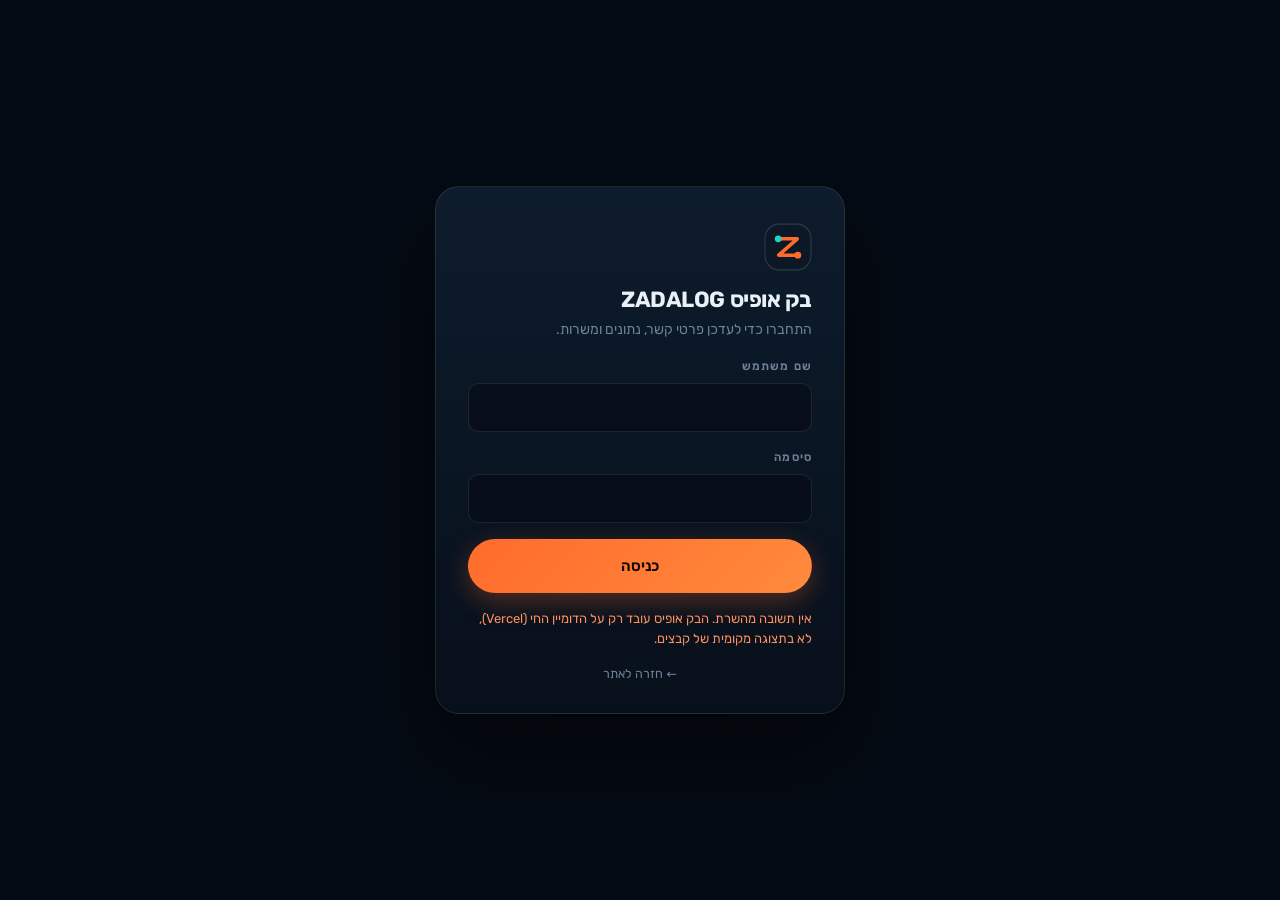
==== admin.html @ 2253b235 "ZADALOG: the site, the careers area, and a back office that publishes itself ZADALOG sells two thing" ====
<!doctype html>
<html lang="he" dir="rtl">
<head>
<meta charset="utf-8">
<meta name="viewport" content="width=device-width, initial-scale=1">
<title>ZADALOG — בק אופיס</title>
<meta name="robots" content="noindex, nofollow">
<link rel="icon" href="/assets/favicon.svg" type="image/svg+xml">
<link rel="preconnect" href="https://fonts.googleapis.com">
<link rel="preconnect" href="https://fonts.gstatic.com" crossorigin>
<link href="https://fonts.googleapis.com/css2?family=Rubik:wght@300;400;500;600;700;800&family=IBM+Plex+Mono:wght@400;500&display=swap" rel="stylesheet">
<link rel="stylesheet" href="/styles/main.css">
<link rel="stylesheet" href="/styles/admin.css">
</head>
<body class="admin">

<!-- ---------- login ---------- -->
<div class="gate" id="gate">
  <form class="gate__box" id="loginForm" autocomplete="on">
    <svg class="gate__mark" viewBox="0 0 44 44" aria-hidden="true">
      <rect x="1" y="1" width="42" height="42" rx="13" fill="#0C1826" stroke="rgba(255,255,255,.14)"/>
      <path d="M13 14.5H30.5L13.5 29.5H31" fill="none" stroke="#FF6B2C" stroke-width="3.2" stroke-linecap="round" stroke-linejoin="round"/>
      <circle cx="13" cy="14.5" r="3.1" fill="#21D4C4"/><circle cx="31" cy="29.5" r="3.1" fill="#FF6B2C"/>
    </svg>
    <h1>בק אופיס ZADALOG</h1>
    <p class="gate__sub">התחברו כדי לעדכן פרטי קשר, נתונים ומשרות.</p>

    <label class="field"><span>שם משתמש</span>
      <input id="gUser" name="username" autocomplete="username" required></label>
    <label class="field"><span>סיסמה</span>
      <input id="gPass" name="password" type="password" autocomplete="current-password" required></label>

    <button class="btn btn--primary btn--full" type="submit" id="gBtn">כניסה</button>
    <div class="gate__msg" id="gMsg" role="status"></div>
    <a class="gate__back" href="/">← חזרה לאתר</a>
  </form>
</div>

<!-- ---------- console ---------- -->
<div class="console" id="console" hidden>
  <header class="abar">
    <div class="abar__brand">
      <svg viewBox="0 0 44 44" width="30" height="30" aria-hidden="true">
        <rect x="1" y="1" width="42" height="42" rx="13" fill="#0C1826" stroke="rgba(255,255,255,.14)"/>
        <path d="M13 14.5H30.5L13.5 29.5H31" fill="none" stroke="#FF6B2C" stroke-width="3.2" stroke-linecap="round" stroke-linejoin="round"/>
        <circle cx="13" cy="14.5" r="3.1" fill="#21D4C4"/><circle cx="31" cy="29.5" r="3.1" fill="#FF6B2C"/>
      </svg>
      <b>בק אופיס</b>
      <span class="abar__who" id="aWho"></span>
    </div>
    <div class="abar__actions">
      <span class="abar__dirty" id="aDirty" hidden>יש שינויים שלא פורסמו</span>
      <a class="btn btn--ghost btn--sm" href="/" target="_blank" rel="noopener">צפייה באתר</a>
      <button class="btn btn--ghost btn--sm" type="button" id="aDownload">הורדת JSON</button>
      <button class="btn btn--primary btn--sm" type="button" id="aPublish">פרסום</button>
      <button class="btn btn--ghost btn--sm" type="button" id="aLogout">יציאה</button>
    </div>
  </header>

  <div class="anote" id="aNote" hidden></div>

  <nav class="atabs">
    <button class="atab is-on" type="button" data-tab="contact">פרטי קשר</button>
    <button class="atab" type="button" data-tab="stats">נתוני כותרת</button>
    <button class="atab" type="button" data-tab="jobs">דרושים</button>
  </nav>

  <main class="apanels">
    <!-- contact -->
    <section class="apanel is-on" data-panel="contact">
      <h2>פרטי קשר</h2>
      <p class="ahint">משתנים בכל מקום באתר בבת אחת — כותרת, כפתור וואטסאפ, פוטר וטפסים.</p>
      <div class="agrid">
        <label class="field"><span>טלפון (תצוגה)</span><input id="cPhoneDisplay" dir="ltr"></label>
        <label class="field"><span>טלפון (חיוג, פורמט בינלאומי)</span><input id="cPhoneHref" dir="ltr" placeholder="+972506095528"></label>
        <label class="field"><span>וואטסאפ (ספרות בלבד)</span><input id="cWhatsapp" dir="ltr" placeholder="972506095528"></label>
        <label class="field"><span>אימייל</span><input id="cEmail" dir="ltr" type="email"></label>
        <label class="field"><span>כתובת (עברית)</span><input id="cAddressHe"></label>
        <label class="field"><span>כתובת (אנגלית)</span><input id="cAddressEn" dir="ltr"></label>
        <label class="field"><span>שעות (עברית)</span><input id="cHoursHe"></label>
        <label class="field"><span>שעות (אנגלית)</span><input id="cHoursEn" dir="ltr"></label>
      </div>
    </section>

    <!-- stats -->
    <section class="apanel" data-panel="stats">
      <h2>נתוני כותרת</h2>
      <p class="ahint">ארבעת המספרים שרצים מתחת לכותרת הראשית. הכיתוב עצמו (״מכולות בשנה״) נמצא בקוד — המספר והסיומת כאן.</p>
      <div class="astats" id="aStats"></div>
    </section>

    <!-- jobs -->
    <section class="apanel" data-panel="jobs">
      <div class="apanel__head">
        <div>
          <h2>משרות פתוחות</h2>
          <p class="ahint">משרה שמסומנת ״סגורה״ נעלמת מהאתר אבל נשמרת כאן להפעלה מחדש.</p>
        </div>
        <button class="btn btn--ghost btn--sm" type="button" id="aAddJob">+ משרה חדשה</button>
      </div>
      <div class="ajobs" id="aJobs"></div>
    </section>
  </main>
</div>

<script src="/scripts/admin.js"></script>
</body>
</html>
---- styles/main.css ----
/* ==========================================================================
   ZADALOG — night-port design system
   ========================================================================== */

:root{
  /* surface */
  --bg:        #050B14;
  --bg-2:      #08111C;
  --surf:      #0C1826;
  --surf-2:    #112336;
  --line:      rgba(255,255,255,.09);
  --line-2:    rgba(255,255,255,.16);

  /* ink */
  --ink:       #E9F0F7;
  --ink-2:     #A8BACD;
  --ink-3:     #6E829A;

  /* accent */
  --orange:    #FF6B2C;
  --orange-2:  #FF8F5C;
  --teal:      #21D4C4;
  --teal-2:    #6FF0E4;
  --gold:      #F5B93B;

  /* type */
  --f-sans: 'Rubik', system-ui, -apple-system, 'Segoe UI', sans-serif;
  --f-mono: 'IBM Plex Mono', ui-monospace, 'SF Mono', Menlo, monospace;

  /* metrics */
  --wrap: 1220px;
  --r-sm: 10px;
  --r:    16px;
  --r-lg: 24px;
  --nav-h: 74px;

  --ease: cubic-bezier(.22,1,.36,1);
  --ease-io: cubic-bezier(.65,0,.35,1);
}

*,*::before,*::after{ box-sizing:border-box; }

html{ scroll-behavior:smooth; -webkit-text-size-adjust:100%; }
@media (prefers-reduced-motion:reduce){ html{ scroll-behavior:auto; } }

body{
  margin:0;
  background:var(--bg);
  color:var(--ink);
  font-family:var(--f-sans);
  font-weight:400;
  font-size:16px;
  line-height:1.65;
  -webkit-font-smoothing:antialiased;
  overflow-x:hidden;
}

h1,h2,h3,h4{ margin:0; font-weight:700; line-height:1.14; letter-spacing:-.02em; }
p{ margin:0; }
ul,ol,dl{ margin:0; padding:0; list-style:none; }
a{ color:inherit; text-decoration:none; }
button,input,select,textarea{ font:inherit; color:inherit; }
img,svg{ display:block; max-width:100%; }
code{ font-family:var(--f-mono); font-size:.9em; background:rgba(33,212,196,.12); color:var(--teal-2); padding:.12em .45em; border-radius:5px; }

.num,.mono{ font-family:var(--f-mono); font-variant-numeric:tabular-nums; }

.skip-link{
  position:fixed; inset-block-start:-100px; inset-inline-start:12px; z-index:999;
  background:var(--orange); color:#0A0A0A; padding:10px 18px; border-radius:0 0 10px 10px; font-weight:600;
}
.skip-link:focus{ inset-block-start:0; }

:focus-visible{ outline:2px solid var(--teal); outline-offset:3px; border-radius:6px; }

.wrap{ width:100%; max-width:var(--wrap); margin-inline:auto; padding-inline:24px; }

/* ==========================================================================
   Ambient background
   ========================================================================== */
.ambient{ position:fixed; inset:0; z-index:0; pointer-events:none; overflow:hidden; }
.ambient__glow{ position:absolute; border-radius:50%; filter:blur(120px); opacity:.5; }
.ambient__glow--a{ width:60vw; height:60vw; background:radial-gradient(circle,rgba(255,107,44,.22),transparent 70%); inset-block-start:-18vw; inset-inline-end:-14vw; }
.ambient__glow--b{ width:52vw; height:52vw; background:radial-gradient(circle,rgba(33,212,196,.16),transparent 70%); inset-block-end:-16vw; inset-inline-start:-12vw; }
.ambient__grid{
  position:absolute; inset:0;
  background-image:linear-gradient(rgba(255,255,255,.028) 1px,transparent 1px),
                   linear-gradient(90deg,rgba(255,255,255,.028) 1px,transparent 1px);
  background-size:64px 64px;
  mask-image:radial-gradient(ellipse 90% 70% at 50% 30%,#000 20%,transparent 80%);
}

/* ==========================================================================
   Voyage rail
   ========================================================================== */
.voyage{
  position:fixed; inset-block-start:50%; transform:translateY(-50%);
  inset-inline-start:20px; z-index:40;
  display:flex; gap:12px; align-items:stretch;
  pointer-events:none;
  opacity:0; visibility:hidden; transition:opacity .5s var(--ease), visibility .5s;
}
.voyage.is-live{ opacity:1; visibility:visible; }
.voyage__track{ position:relative; width:2px; background:rgba(255,255,255,.1); border-radius:2px; min-height:230px; }
.voyage__fill{ position:absolute; inset-block-start:0; inset-inline:0; height:0; background:linear-gradient(180deg,var(--teal),var(--orange)); border-radius:2px; }
.voyage__ship{
  position:absolute; inset-inline-start:50%; inset-block-start:0;
  transform:translate(-50%,-50%);
  width:26px; height:26px; border-radius:50%;
  background:var(--bg-2); border:1px solid var(--line-2);
  display:grid; place-items:center; color:var(--orange);
  box-shadow:0 0 0 4px rgba(5,11,20,.9), 0 6px 20px rgba(255,107,44,.35);
}
.voyage__ports{ display:flex; flex-direction:column; justify-content:space-between; }
.voyage__ports li{
  font-size:10.5px; letter-spacing:.1em; text-transform:uppercase;
  color:var(--ink-3); white-space:nowrap; transition:color .3s, opacity .3s; opacity:.55;
}
.voyage__ports li.is-on{ color:var(--teal-2); opacity:1; }
@media (max-width:1560px){ .voyage__ports{ display:none; } }
@media (max-width:1100px){ .voyage{ display:none; } }

/* ==========================================================================
   Header
   ========================================================================== */
.nav{
  position:fixed; inset-block-start:0; inset-inline:0; z-index:100;
  height:var(--nav-h);
  display:flex; align-items:center; gap:28px;
  padding-inline:28px;
  transition:background .35s, backdrop-filter .35s, border-color .35s;
  border-block-end:1px solid transparent;
}
.nav.is-stuck{
  background:rgba(5,11,20,.82);
  backdrop-filter:blur(18px) saturate(140%);
  -webkit-backdrop-filter:blur(18px) saturate(140%);
  border-block-end-color:var(--line);
}

.brand{ display:flex; align-items:center; gap:11px; flex-shrink:0; }
.brand__mark{ width:40px; height:40px; }
.brand__text{ display:flex; flex-direction:column; line-height:1.05; }
.brand__name{ font-weight:800; font-size:19px; letter-spacing:.14em; }
.brand__tag{ font-size:10px; letter-spacing:.14em; color:var(--ink-3); text-transform:uppercase; }

.nav__links{ display:flex; gap:26px; margin-inline:auto; }
.nav__links a{
  font-size:14.5px; color:var(--ink-2); font-weight:500; position:relative; padding-block:6px;
  transition:color .25s;
}
.nav__links a::after{
  content:''; position:absolute; inset-block-end:0; inset-inline-start:0; width:0; height:1.5px;
  background:var(--orange); transition:width .3s var(--ease);
}
.nav__links a:hover{ color:var(--ink); }
.nav__links a:hover::after{ width:100%; }

.nav__actions{ display:flex; align-items:center; gap:12px; flex-shrink:0; }

.lang{
  display:flex; align-items:center; gap:8px;
  background:rgba(255,255,255,.05); border:1px solid var(--line);
  border-radius:99px; padding:5px 12px; cursor:pointer;
  font-size:12px; font-weight:600; letter-spacing:.06em;
}
.lang__opt{ color:var(--ink-3); transition:color .25s; }
.lang__opt.is-on{ color:var(--teal-2); }
.lang__sep{ width:1px; height:12px; background:var(--line-2); }
.lang:hover{ border-color:var(--line-2); }

.burger{ display:none; width:38px; height:38px; background:none; border:1px solid var(--line); border-radius:10px; cursor:pointer; padding:0; }
.burger span{ display:block; width:16px; height:1.6px; background:var(--ink); margin:3.4px auto; transition:transform .3s, opacity .3s; }
.burger[aria-expanded="true"] span:nth-child(1){ transform:translateY(5px) rotate(45deg); }
.burger[aria-expanded="true"] span:nth-child(2){ opacity:0; }
.burger[aria-expanded="true"] span:nth-child(3){ transform:translateY(-5px) rotate(-45deg); }

@media (max-width:1000px){
  .nav{ padding-inline:18px; gap:14px; }
  .burger{ display:block; }
  .nav__links{
    position:fixed; inset-block-start:var(--nav-h); inset-inline:0;
    flex-direction:column; gap:0; margin:0;
    background:rgba(6,13,22,.97); backdrop-filter:blur(20px);
    border-block-end:1px solid var(--line);
    max-height:0; overflow:hidden; transition:max-height .4s var(--ease);
  }
  .nav__links.is-open{ max-height:60vh; }
  .nav__links li{ border-block-end:1px solid var(--line); }
  .nav__links a{ display:block; padding:16px 24px; font-size:16px; }
  .nav__links a::after{ display:none; }
}
@media (max-width:520px){ .brand__tag{ display:none; } .nav__actions .btn{ display:none; } }

/* ==========================================================================
   Buttons
   ========================================================================== */
.btn{
  display:inline-flex; align-items:center; justify-content:center; gap:9px;
  padding:14px 26px; border-radius:99px;
  font-weight:600; font-size:15px; letter-spacing:.01em;
  border:1px solid transparent; cursor:pointer;
  transition:transform .25s var(--ease), box-shadow .25s, background .25s, border-color .25s, color .25s;
  white-space:nowrap;
}
.btn svg{ transition:transform .3s var(--ease); }
[dir="rtl"] .btn svg{ transform:scaleX(-1); }
.btn:hover svg{ transform:translateX(3px); }
[dir="rtl"] .btn:hover svg{ transform:scaleX(-1) translateX(3px); }

.btn--primary{
  background:linear-gradient(135deg,var(--orange),#FF8A3D);
  color:#100702;
  box-shadow:0 8px 26px rgba(255,107,44,.3);
}
.btn--primary:hover{ transform:translateY(-2px); box-shadow:0 14px 34px rgba(255,107,44,.42); }

.btn--ghost{ background:rgba(255,255,255,.04); border-color:var(--line-2); color:var(--ink); }
.btn--ghost:hover{ background:rgba(255,255,255,.08); border-color:rgba(255,255,255,.28); transform:translateY(-2px); }

.btn--sm{ padding:10px 18px; font-size:13.5px; }
.btn--full{ width:100%; }

/* ==========================================================================
   Hero
   ========================================================================== */
.hero{
  position:relative; z-index:1;
  min-height:100svh;
  padding-block:calc(var(--nav-h) + 40px) 60px;
  display:flex; align-items:center;
  overflow:hidden;
}
.hero::before{
  content:''; position:absolute; inset:0; z-index:-1; pointer-events:none;
  background:linear-gradient(to right,rgba(5,11,20,.94) 0%,rgba(5,11,20,.72) 38%,rgba(5,11,20,0) 72%);
}
[dir="rtl"] .hero::before{
  background:linear-gradient(to left,rgba(5,11,20,.94) 0%,rgba(5,11,20,.72) 38%,rgba(5,11,20,0) 72%);
}
@media (max-width:1020px){
  .hero::before{ background:linear-gradient(to bottom,rgba(5,11,20,.7),rgba(5,11,20,.9)); }
  [dir="rtl"] .hero::before{ background:linear-gradient(to bottom,rgba(5,11,20,.7),rgba(5,11,20,.9)); }
}
.hero__map{
  position:absolute; inset:0; z-index:-2;
  opacity:.85;
  mask-image:radial-gradient(ellipse 100% 85% at 50% 45%,#000 35%,transparent 82%);
  -webkit-mask-image:radial-gradient(ellipse 100% 85% at 50% 45%,#000 35%,transparent 82%);
}
.hero__map svg{ width:100%; height:100%; }

.hero__inner{
  width:100%; max-width:var(--wrap); margin-inline:auto; padding-inline:24px;
  display:grid; grid-template-columns:minmax(0,1.35fr) minmax(0,.85fr); gap:56px; align-items:center;
}

.eyebrow{
  display:inline-flex; align-items:center; gap:10px;
  font-size:12px; letter-spacing:.16em; text-transform:uppercase;
  color:var(--teal-2); font-weight:600;
  background:rgba(33,212,196,.08); border:1px solid rgba(33,212,196,.22);
  padding:7px 16px; border-radius:99px;
}
.eyebrow__pulse{ width:7px; height:7px; border-radius:50%; background:var(--teal); box-shadow:0 0 0 0 rgba(33,212,196,.6); animation:pulse 2.4s infinite; }
@keyframes pulse{ 70%{ box-shadow:0 0 0 9px rgba(33,212,196,0); } 100%{ box-shadow:0 0 0 0 rgba(33,212,196,0); } }

.hero__title{
  margin-block:24px 20px;
  font-size:clamp(38px,6.4vw,80px);
  font-weight:800;
  letter-spacing:-.035em;
}
.hero__title .line{ display:block; }
.hero__title--accent{
  background:linear-gradient(100deg,var(--orange) 0%,var(--gold) 45%,var(--teal) 100%);
  -webkit-background-clip:text; background-clip:text; color:transparent;
}
.hero__sub{ font-size:clamp(15.5px,1.6vw,18.5px); color:var(--ink-2); max-width:60ch; }
.hero__cta{ display:flex; gap:14px; flex-wrap:wrap; margin-block-start:34px; }

.hero__stats{
  display:grid; grid-template-columns:repeat(4,minmax(0,1fr)); gap:20px;
  margin-block-start:52px; padding-block-start:28px; border-block-start:1px solid var(--line);
}
.hero__stats dt{ font-size:11.5px; color:var(--ink-3); letter-spacing:.07em; text-transform:uppercase; }
.hero__stats dd{ margin:4px 0 0; font-size:clamp(24px,3vw,34px); font-weight:600; color:var(--ink); letter-spacing:-.02em; direction:ltr; unicode-bidi:isolate; }
[dir="rtl"] .hero__stats dd{ text-align:right; }

.hero__scroll{
  position:absolute; inset-block-end:24px; inset-inline-start:50%; transform:translateX(-50%);
  display:flex; flex-direction:column; align-items:center; gap:8px;
  font-size:10px; letter-spacing:.22em; text-transform:uppercase; color:var(--ink-3);
}
.hero__scroll i{ width:1px; height:38px; background:linear-gradient(180deg,var(--ink-3),transparent); }

/* live ticker */
.ticker{
  background:linear-gradient(180deg,rgba(17,35,54,.72),rgba(8,17,28,.72));
  border:1px solid var(--line); border-radius:var(--r-lg);
  padding:20px; backdrop-filter:blur(14px); -webkit-backdrop-filter:blur(14px);
  box-shadow:0 24px 60px rgba(0,0,0,.4);
}
.ticker__head{ display:flex; align-items:center; gap:9px; font-size:11.5px; letter-spacing:.14em; text-transform:uppercase; color:var(--ink-2); font-weight:600; padding-block-end:14px; border-block-end:1px solid var(--line); }
.ticker__dot{ width:8px; height:8px; border-radius:50%; background:#3BE07A; box-shadow:0 0 10px #3BE07A; animation:pulse 2s infinite; }
.ticker__list{ display:flex; flex-direction:column; }
.ticker__list li{
  display:grid; grid-template-columns:auto 1fr auto; gap:10px; align-items:center;
  padding-block:11px; border-block-end:1px solid rgba(255,255,255,.05);
  font-size:13px; animation:tickIn .5s var(--ease) both;
}
@keyframes tickIn{ from{ opacity:0; transform:translateY(-8px); } }
.ticker__list .t-code{ font-family:var(--f-mono); font-size:11.5px; color:var(--teal-2); }
.ticker__list .t-txt{ color:var(--ink-2); overflow:hidden; text-overflow:ellipsis; white-space:nowrap; }
.ticker__list .t-time{ font-family:var(--f-mono); font-size:10.5px; color:var(--ink-3); }
.ticker__foot{ padding-block-start:12px; font-size:10.5px; color:var(--ink-3); letter-spacing:.05em; }

@media (max-width:1020px){
  .hero__inner{ grid-template-columns:minmax(0,1fr); gap:38px; }
  .ticker{ max-width:520px; }
}
@media (max-width:620px){
  .hero__stats{ grid-template-columns:repeat(2,1fr); gap:18px 14px; }
  .hero__scroll{ display:none; }
}
@media (max-height:900px){ .hero__scroll{ display:none; } }

/* ==========================================================================
   Marquee
   ========================================================================== */
.marquee{
  position:relative; z-index:1;
  border-block:1px solid var(--line);
  background:rgba(8,17,28,.6);
  overflow:hidden; padding-block:16px;
  mask-image:linear-gradient(90deg,transparent,#000 8%,#000 92%,transparent);
  -webkit-mask-image:linear-gradient(90deg,transparent,#000 8%,#000 92%,transparent);
}
.marquee__row{ display:flex; gap:44px; width:max-content; animation:slide 42s linear infinite; }
.marquee__row span{
  display:flex; align-items:center; gap:12px;
  font-size:12.5px; letter-spacing:.16em; text-transform:uppercase; color:var(--ink-3); font-weight:500;
  white-space:nowrap;
}
.marquee__row span::before{ content:''; width:5px; height:5px; border-radius:50%; background:var(--orange); opacity:.7; }
@keyframes slide{ to{ transform:translateX(-50%); } }
@media (prefers-reduced-motion:reduce){ .marquee__row{ animation:none; } }

/* ==========================================================================
   Sections
   ========================================================================== */
.section{ position:relative; z-index:1; padding-block:clamp(72px,9vw,132px); }
.section--alt{ background:linear-gradient(180deg,transparent,rgba(8,17,28,.72) 12%,rgba(8,17,28,.72) 88%,transparent); }

.sec-head{ max-width:720px; margin-block-end:56px; }
.sec-num{
  display:inline-block; font-family:var(--f-mono); font-size:12px; letter-spacing:.2em;
  color:var(--orange); margin-block-end:14px;
}
.sec-head h2{ font-size:clamp(28px,4.2vw,48px); font-weight:800; letter-spacing:-.03em; }
.sec-head p{ margin-block-start:16px; color:var(--ink-2); font-size:clamp(15px,1.5vw,17.5px); }

/* reveal */
.reveal{ opacity:0; transform:translateY(26px); transition:opacity .8s var(--ease), transform .8s var(--ease); }
.reveal.is-in{ opacity:1; transform:none; }
.reveal[data-delay="1"]{ transition-delay:.09s; }
.reveal[data-delay="2"]{ transition-delay:.18s; }
.reveal[data-delay="3"]{ transition-delay:.27s; }
.reveal[data-delay="4"]{ transition-delay:.36s; }
@media (prefers-reduced-motion:reduce){ .reveal{ opacity:1; transform:none; transition:none; } }

/* ==========================================================================
   Services
   ========================================================================== */
.svc-grid{ display:grid; grid-template-columns:repeat(4,minmax(0,1fr)); gap:20px; }
@media (max-width:1000px){ .svc-grid{ grid-template-columns:repeat(2,1fr); } }
@media (max-width:600px){ .svc-grid{ grid-template-columns:1fr; } }

.svc{
  position:relative; overflow:hidden;
  background:linear-gradient(180deg,rgba(17,35,54,.6),rgba(9,18,29,.6));
  border:1px solid var(--line); border-radius:var(--r-lg);
  padding:30px 26px 28px;
  transition:transform .4s var(--ease), border-color .4s, background .4s;
}
.svc::before{
  content:''; position:absolute; inset-block-start:0; inset-inline:0; height:2px;
  background:linear-gradient(90deg,transparent,var(--orange),transparent);
  opacity:0; transition:opacity .4s;
}
.svc:hover{ transform:translateY(-6px); border-color:rgba(255,255,255,.2); }
.svc:hover::before{ opacity:1; }
.svc__icon{
  width:52px; height:52px; border-radius:14px;
  background:rgba(255,107,44,.1); border:1px solid rgba(255,107,44,.22);
  color:var(--orange); display:grid; place-items:center; margin-block-end:20px;
  transition:background .4s, color .4s, transform .4s var(--ease);
}
.svc__icon svg{ width:28px; height:28px; }
.svc:hover .svc__icon{ background:rgba(255,107,44,.18); transform:scale(1.06) rotate(-4deg); }
.svc h3{ font-size:19.5px; margin-block-end:11px; }
.svc p{ color:var(--ink-2); font-size:14.5px; }
.svc__list{ margin-block-start:18px; padding-block-start:16px; border-block-start:1px solid var(--line); display:flex; flex-direction:column; gap:8px; }
.svc__list li{ font-size:13px; color:var(--ink-3); display:flex; align-items:center; gap:9px; }
.svc__list li::before{ content:''; width:4px; height:4px; border-radius:50%; background:var(--teal); flex-shrink:0; }

/* ==========================================================================
   Unload scroll scene
   ========================================================================== */
.unload{ position:relative; z-index:1; }
.unload__spacer{ height:180vh; }
.unload__sticky{ position:sticky; inset-block-start:0; height:100svh; display:flex; align-items:center; overflow:hidden; }
.unload__grid{ display:grid; grid-template-columns:minmax(0,.9fr) minmax(0,1.1fr); gap:56px; align-items:center; }

.unload__copy h2{ font-size:clamp(28px,4vw,46px); font-weight:800; margin-block-end:30px; letter-spacing:-.03em; }
.unload__steps{ display:flex; flex-direction:column; gap:2px; }
.unload__steps li{
  padding:14px 18px; border-inline-start:2px solid var(--line);
  opacity:.38; transition:opacity .45s var(--ease), border-color .45s, background .45s, transform .45s var(--ease);
  border-radius:0 12px 12px 0;
}
[dir="rtl"] .unload__steps li{ border-radius:12px 0 0 12px; }
.unload__steps li.is-on{
  opacity:1; border-inline-start-color:var(--orange);
  background:linear-gradient(90deg,rgba(255,107,44,.09),transparent);
  transform:translateX(4px);
}
[dir="rtl"] .unload__steps li.is-on{ transform:translateX(-4px); background:linear-gradient(270deg,rgba(255,107,44,.09),transparent); }
.unload__steps b{ display:block; font-size:16.5px; font-weight:600; margin-block-end:3px; }
.unload__steps span{ display:block; font-size:13.5px; color:var(--ink-2); }
.unload__copy .btn{ margin-block-start:26px; }

/* container */
.unload__stage{ display:flex; flex-direction:column; align-items:center; gap:22px; min-width:0; }
.cont{
  position:relative; width:min(100%,540px); aspect-ratio:16/9;
  transform:rotateX(5deg) rotateY(-9deg);
}
[dir="rtl"] .cont{ transform:rotateX(5deg) rotateY(9deg); }
.cont__body{
  position:absolute; inset:0;
  background:linear-gradient(160deg,#1B3550,#0C1B2B 60%);
  border:1px solid rgba(255,255,255,.14); border-radius:8px;
  box-shadow:inset 0 0 60px rgba(0,0,0,.6), 0 40px 80px rgba(0,0,0,.55);
  overflow:hidden;
}
.cont__corr{
  position:absolute; inset:0;
  background:repeating-linear-gradient(90deg,rgba(255,255,255,.055) 0 3px,transparent 3px 22px),
             radial-gradient(ellipse 70% 100% at 50% 50%,rgba(0,0,0,.55),transparent 70%);
}
.cont__label{
  position:absolute; inset-block-start:16%; inset-inline-start:8%;
  display:flex; flex-direction:column; gap:4px;
  font-family:var(--f-mono); color:rgba(255,255,255,.5); letter-spacing:.3em; font-size:clamp(11px,2vw,17px);
}
.cont__code{ font-size:9.5px; letter-spacing:.3em; color:rgba(255,255,255,.3); }

.cont__door{
  position:absolute; inset-block:0; width:50%;
  background:linear-gradient(150deg,#FF6B2C,#C8410F);
  border:1px solid rgba(0,0,0,.35);
  box-shadow:inset 0 0 40px rgba(0,0,0,.35);
  transition:transform .1s linear;
  transform-origin:left center;
  z-index:3;
}
.cont__door i{
  position:absolute; inset-block:12%; inset-inline-start:50%; width:3px; margin-inline-start:-1.5px;
  background:rgba(0,0,0,.28); border-radius:2px;
  box-shadow:-18px 0 0 rgba(0,0,0,.16), 18px 0 0 rgba(0,0,0,.16);
}
.cont__door--l{ left:0; transform-origin:left center; }
.cont__door--r{ left:50%; transform-origin:right center; }

.cont__cargo{
  position:absolute; inset:8% 6%; z-index:2;
  display:grid; grid-template-columns:repeat(8,1fr); grid-template-rows:repeat(3,1fr); gap:4px;
}
.cont__cargo b{
  border-radius:3px;
  background:linear-gradient(150deg,#C9A063,#8A6634);
  border:1px solid rgba(0,0,0,.3);
  box-shadow:inset 0 -6px 12px rgba(0,0,0,.25);
  transition:opacity .35s, transform .5s var(--ease);
}
.cont__cargo b.is-out{ opacity:0; transform:translateY(60px) scale(.7); }
.cont__floor{
  position:absolute; inset-block-end:-14%; inset-inline:-8%;
  height:24%; z-index:1;
  background:radial-gradient(ellipse at 50% 0%,rgba(255,107,44,.16),transparent 68%);
  filter:blur(8px);
}

.unload__progress{ display:flex; align-items:center; gap:14px; width:min(100%,540px); font-family:var(--f-mono); font-size:12px; color:var(--ink-3); }
.unload__progress i{ flex:1; height:3px; background:rgba(255,255,255,.09); border-radius:3px; overflow:hidden; }
.unload__progress b{ display:block; height:100%; width:0; background:linear-gradient(90deg,var(--teal),var(--orange)); }

@media (max-width:960px){
  .unload__grid{ grid-template-columns:minmax(0,1fr); gap:30px; }
  .unload__sticky{ height:auto; position:relative; padding-block:70px; }
  .unload__spacer{ height:0; }
  .unload__steps li{ opacity:1; }
}

/* ==========================================================================
   Planner
   ========================================================================== */
.planner{
  display:grid; grid-template-columns:minmax(0,.85fr) minmax(0,1.15fr); gap:26px;
  background:linear-gradient(180deg,rgba(17,35,54,.55),rgba(9,18,29,.55));
  border:1px solid var(--line); border-radius:var(--r-lg);
  padding:30px; box-shadow:0 30px 70px rgba(0,0,0,.35);
}
@media (max-width:980px){ .planner{ grid-template-columns:minmax(0,1fr); padding:22px; } }

.planner__form{ display:flex; flex-direction:column; gap:18px; }
.field{ display:flex; flex-direction:column; gap:7px; min-width:0; }
.field label{ font-size:11.5px; letter-spacing:.1em; text-transform:uppercase; color:var(--ink-3); font-weight:600; }
.field-row{ display:grid; grid-template-columns:repeat(3,minmax(0,1fr)); gap:12px; }
.field-row:has(> .field:nth-child(2):last-child){ grid-template-columns:repeat(2,minmax(0,1fr)); }
@media (max-width:520px){ .field-row{ grid-template-columns:1fr 1fr; } }

input,select,textarea{
  min-width:0;
  background:rgba(5,11,20,.6); border:1px solid var(--line);
  border-radius:var(--r-sm); padding:11px 14px;
  font-size:15px; font-family:var(--f-mono); transition:border-color .25s, background .25s;
  width:100%;
}
textarea{ font-family:var(--f-sans); resize:vertical; }
select{ font-family:var(--f-sans); appearance:none; cursor:pointer;
  background-image:linear-gradient(45deg,transparent 50%,var(--ink-3) 50%),linear-gradient(135deg,var(--ink-3) 50%,transparent 50%);
  background-position:calc(100% - 18px) 50%, calc(100% - 13px) 50%;
  background-size:5px 5px,5px 5px; background-repeat:no-repeat;
}
[dir="rtl"] select{ background-position:18px 50%, 23px 50%; }
select option{ background:#0C1826; color:var(--ink); }
input:focus,select:focus,textarea:focus{ border-color:var(--teal); background:rgba(5,11,20,.9); outline:none; }
input::placeholder,textarea::placeholder{ color:var(--ink-3); opacity:.6; }

.chips{ display:flex; flex-wrap:wrap; gap:8px; }
.chip{
  background:rgba(255,255,255,.04); border:1px solid var(--line);
  border-radius:99px; padding:8px 15px; font-size:13px; cursor:pointer;
  transition:background .25s, border-color .25s, color .25s, transform .25s var(--ease);
  color:var(--ink-2);
}
.chip:hover{ border-color:var(--line-2); color:var(--ink); }
.chip.is-on{ background:rgba(255,107,44,.14); border-color:rgba(255,107,44,.5); color:var(--orange-2); font-weight:600; }
.chips--cont .chip{ font-family:var(--f-mono); font-size:12.5px; }

.switch{ display:flex; align-items:center; gap:11px; cursor:pointer; font-size:14px; color:var(--ink-2); }
.switch input{ position:absolute; opacity:0; width:0; height:0; }
.switch__ui{ width:42px; height:23px; border-radius:99px; background:rgba(255,255,255,.1); border:1px solid var(--line); position:relative; transition:background .3s; flex-shrink:0; }
.switch__ui::after{ content:''; position:absolute; inset-block-start:2px; inset-inline-start:2px; width:17px; height:17px; border-radius:50%; background:var(--ink-3); transition:transform .3s var(--ease), background .3s; }
.switch input:checked + .switch__ui{ background:rgba(33,212,196,.28); }
.switch input:checked + .switch__ui::after{ background:var(--teal); transform:translateX(19px); }
[dir="rtl"] .switch input:checked + .switch__ui::after{ transform:translateX(-19px); }

.planner__note{ font-size:11.5px; color:var(--ink-3); line-height:1.6; margin-block-start:auto; }

.planner__out{ display:flex; flex-direction:column; gap:18px; }
.planner__viz{
  position:relative;
  background:radial-gradient(ellipse at 50% 100%,rgba(33,212,196,.09),transparent 62%), rgba(5,11,20,.5);
  border:1px solid var(--line); border-radius:var(--r); overflow:hidden;
  min-height:250px;
}
.planner__viz svg{ width:100%; height:auto; }
.planner__vizTag{
  position:absolute; inset-block-start:12px; inset-inline-start:14px;
  font-family:var(--f-mono); font-size:11px; letter-spacing:.14em;
  color:var(--teal-2); background:rgba(33,212,196,.1); border:1px solid rgba(33,212,196,.24);
  padding:4px 10px; border-radius:99px;
}

.kpis{ display:grid; grid-template-columns:repeat(4,minmax(0,1fr)); gap:10px; }
@media (max-width:560px){ .kpis{ grid-template-columns:repeat(2,1fr); } }
.kpi{ background:rgba(255,255,255,.03); border:1px solid var(--line); border-radius:var(--r-sm); padding:13px 14px; }
.kpi__l{ display:block; font-size:10.5px; letter-spacing:.08em; text-transform:uppercase; color:var(--ink-3); }
.kpi__v{ display:block; font-family:var(--f-mono); font-size:22px; font-weight:600; margin-block-start:4px; color:var(--ink); }

.bars{ display:flex; flex-direction:column; gap:10px; }
.bar{ display:grid; grid-template-columns:52px 1fr 46px; gap:12px; align-items:center; font-size:12px; color:var(--ink-3); }
.bar i{ height:7px; background:rgba(255,255,255,.07); border-radius:99px; overflow:hidden; }
.bar b{ display:block; height:100%; width:0; border-radius:99px; background:linear-gradient(90deg,var(--teal),var(--teal-2)); transition:width .6s var(--ease); }
.bar b.is-w{ background:linear-gradient(90deg,var(--orange),var(--gold)); }
.bar em{ font-family:var(--f-mono); font-style:normal; text-align:end; color:var(--ink-2); }

.verdict{
  font-size:14px; line-height:1.6; padding:14px 16px; border-radius:var(--r-sm);
  background:rgba(33,212,196,.07); border:1px solid rgba(33,212,196,.2); color:var(--ink-2);
  min-height:52px;
}
.verdict.is-warn{ background:rgba(245,185,59,.08); border-color:rgba(245,185,59,.26); }
.verdict.is-bad{ background:rgba(255,107,44,.08); border-color:rgba(255,107,44,.28); }
.verdict b{ color:var(--ink); }

.planner__actions{ display:flex; gap:10px; flex-wrap:wrap; }

/* ==========================================================================
   Track
   ========================================================================== */
.track{ max-width:660px; }
.track__bar{
  display:flex; align-items:center; gap:10px;
  background:rgba(5,11,20,.65); border:1px solid var(--line-2);
  border-radius:99px; padding:7px 8px 7px 18px;
  transition:border-color .3s, box-shadow .3s;
}
[dir="rtl"] .track__bar{ padding:7px 18px 7px 8px; }
.track__bar:focus-within{ border-color:var(--teal); box-shadow:0 0 0 4px rgba(33,212,196,.1); }
.track__bar svg{ color:var(--ink-3); flex-shrink:0; }
.track__bar input{ border:none; background:none; padding:6px 0; letter-spacing:.08em; }
.track__bar input:focus{ background:none; }
.track__hint{ font-size:12px; color:var(--ink-3); margin-block-start:12px; padding-inline-start:20px; }

.result{
  margin-block-start:36px;
  background:linear-gradient(180deg,rgba(17,35,54,.6),rgba(9,18,29,.6));
  border:1px solid var(--line); border-radius:var(--r-lg); padding:26px;
  animation:fadeUp .55s var(--ease) both;
}
@keyframes fadeUp{ from{ opacity:0; transform:translateY(18px); } }
.result__head{ display:flex; justify-content:space-between; align-items:flex-start; gap:20px; flex-wrap:wrap; padding-block-end:22px; border-block-end:1px solid var(--line); }
.result__id{ font-family:var(--f-mono); font-size:19px; font-weight:600; letter-spacing:.1em; }
.result__badge{
  display:inline-block; margin-inline-start:12px; vertical-align:middle;
  font-size:11.5px; font-weight:600; letter-spacing:.08em; text-transform:uppercase;
  background:rgba(33,212,196,.14); color:var(--teal-2); border:1px solid rgba(33,212,196,.3);
  padding:4px 12px; border-radius:99px;
}
.result__eta{ text-align:end; }
.result__eta span{ display:block; font-size:10.5px; letter-spacing:.1em; text-transform:uppercase; color:var(--ink-3); }
.result__eta b{ font-family:var(--f-mono); font-size:17px; }

.result__route{ display:grid; grid-template-columns:auto 1fr auto; gap:16px; align-items:center; padding-block:26px; }
.result__port b{ display:block; font-size:15px; font-weight:600; }
.result__port span{ font-size:10.5px; letter-spacing:.1em; text-transform:uppercase; color:var(--ink-3); }
.result__port--end{ text-align:end; }
.result__line{ position:relative; }
.result__line i{ display:block; height:3px; background:rgba(255,255,255,.09); border-radius:99px; overflow:hidden; }
.result__line b{ display:block; height:100%; width:0; background:linear-gradient(90deg,var(--teal),var(--orange)); border-radius:99px; transition:width 1.1s var(--ease); }
.result__vessel{
  position:absolute; inset-block-start:-24px; inset-inline-start:50%; transform:translateX(-50%);
  font-family:var(--f-mono); font-size:10.5px; color:var(--ink-3); white-space:nowrap;
}

.steps{ display:grid; grid-template-columns:repeat(auto-fit,minmax(150px,1fr)); gap:2px; padding-block-start:8px; }
.steps li{ position:relative; padding:16px 14px 14px; border-block-start:2px solid var(--line); opacity:.4; transition:opacity .4s; }
.steps li.is-done{ opacity:1; border-block-start-color:var(--teal); }
.steps li.is-now{ opacity:1; border-block-start-color:var(--orange); }
.steps li.is-now::after{ content:''; position:absolute; inset-block-start:-5px; inset-inline-start:0; width:8px; height:8px; border-radius:50%; background:var(--orange); box-shadow:0 0 12px var(--orange); }
.steps b{ display:block; font-size:13.5px; font-weight:600; }
.steps span{ display:block; font-family:var(--f-mono); font-size:11px; color:var(--ink-3); margin-block-start:3px; }

.result__meta{ display:grid; grid-template-columns:repeat(auto-fit,minmax(130px,1fr)); gap:16px; margin-block-start:24px; padding-block-start:22px; border-block-start:1px solid var(--line); }
.result__meta div span{ display:block; font-size:10.5px; letter-spacing:.1em; text-transform:uppercase; color:var(--ink-3); }
.result__meta div b{ font-family:var(--f-mono); font-size:14px; font-weight:500; }

/* ==========================================================================
   Process
   ========================================================================== */
.proc{ display:grid; grid-template-columns:repeat(auto-fit,minmax(255px,1fr)); gap:1px; background:var(--line); border:1px solid var(--line); border-radius:var(--r-lg); overflow:hidden; }
.proc__item{ background:var(--bg-2); padding:30px 26px; transition:background .35s; position:relative; }
.proc__item:hover{ background:var(--surf-2); }
.proc__n{ font-family:var(--f-mono); font-size:12px; color:var(--orange); letter-spacing:.18em; }
.proc__item h3{ font-size:18px; margin-block:12px 9px; }
.proc__item p{ font-size:14px; color:var(--ink-2); }

/* ==========================================================================
   Network table
   ========================================================================== */
.net{ background:rgba(9,18,29,.5); border:1px solid var(--line); border-radius:var(--r-lg); overflow:hidden; }
.net__table{ width:100%; border-collapse:collapse; min-width:640px; }
.net{ overflow-x:auto; }
.net__table th{
  text-align:start; font-size:10.5px; letter-spacing:.12em; text-transform:uppercase;
  color:var(--ink-3); font-weight:600; padding:16px 20px; border-block-end:1px solid var(--line);
  background:rgba(255,255,255,.02);
}
.net__table td{ padding:15px 20px; font-size:14px; border-block-end:1px solid rgba(255,255,255,.05); color:var(--ink-2); }
.net__table tr:last-child td{ border-block-end:none; }
.net__table tbody tr{ transition:background .25s; }
.net__table tbody tr:hover{ background:rgba(255,255,255,.03); }
.net__table td:first-child{ color:var(--ink); font-weight:500; }
.net__table td.mono{ font-family:var(--f-mono); font-size:13px; color:var(--teal-2); }
.net__tag{ font-size:11px; letter-spacing:.06em; padding:3px 10px; border-radius:99px; border:1px solid var(--line-2); color:var(--ink-3); }
.net__note{ padding:14px 20px; font-size:11.5px; color:var(--ink-3); }

/* ==========================================================================
   Why + quotes
   ========================================================================== */
.why{ display:grid; grid-template-columns:minmax(0,1fr) minmax(0,1fr); gap:56px; align-items:center; }
@media (max-width:960px){ .why{ grid-template-columns:minmax(0,1fr); gap:40px; } }
.why__copy h2{ font-size:clamp(27px,3.6vw,42px); font-weight:800; margin-block-end:28px; letter-spacing:-.03em; }
.why__list{ display:flex; flex-direction:column; gap:20px; }
.why__list li{ padding-inline-start:20px; border-inline-start:2px solid var(--line); }
.why__list b{ display:block; font-size:16.5px; font-weight:600; margin-block-end:4px; }
.why__list span{ font-size:14px; color:var(--ink-2); }

.quotes{ position:relative; }
.quotes__viewport{ position:relative; min-height:250px; }
.quote{
  position:absolute; inset:0;
  background:linear-gradient(180deg,rgba(17,35,54,.7),rgba(9,18,29,.7));
  border:1px solid var(--line); border-radius:var(--r-lg); padding:32px;
  opacity:0; transform:translateY(14px) scale(.985); pointer-events:none;
  transition:opacity .6s var(--ease), transform .6s var(--ease);
  display:flex; flex-direction:column; justify-content:space-between; gap:22px;
}
.quote.is-on{ opacity:1; transform:none; pointer-events:auto; }
.quote__mark{ font-size:44px; line-height:1; color:var(--orange); opacity:.5; font-family:var(--f-mono); }
.quote__text{ font-size:17px; line-height:1.65; color:var(--ink); }
.quote__who{ display:flex; align-items:center; gap:12px; }
.quote__av{ width:40px; height:40px; border-radius:50%; display:grid; place-items:center; font-weight:700; font-size:15px; background:rgba(255,107,44,.15); color:var(--orange-2); border:1px solid rgba(255,107,44,.28); flex-shrink:0; }
.quote__who b{ display:block; font-size:14.5px; }
.quote__who span{ display:block; font-size:12.5px; color:var(--ink-3); }
.quotes__nav{ display:flex; gap:7px; margin-block-start:18px; }
.quotes__nav button{ width:26px; height:3px; border:none; border-radius:99px; background:rgba(255,255,255,.14); cursor:pointer; padding:0; transition:background .3s, width .3s var(--ease); }
.quotes__nav button.is-on{ background:var(--orange); width:40px; }

/* ==========================================================================
   Contact
   ========================================================================== */
.contact__grid{ display:grid; grid-template-columns:minmax(0,.85fr) minmax(0,1.15fr); gap:56px; align-items:start; }
.contact__copy,.form{ min-width:0; }
@media (max-width:900px){ .contact__grid{ grid-template-columns:minmax(0,1fr); gap:38px; } }
.contact__copy h2{ font-size:clamp(28px,4vw,46px); font-weight:800; letter-spacing:-.03em; }
.contact__copy p{ margin-block-start:16px; color:var(--ink-2); font-size:16.5px; }
.contact__meta{ margin-block-start:34px; display:flex; flex-direction:column; gap:16px; }
.contact__meta li{ display:flex; flex-direction:column; gap:2px; padding-block-end:16px; border-block-end:1px solid var(--line); }
.contact__meta li span{ font-size:10.5px; letter-spacing:.12em; text-transform:uppercase; color:var(--ink-3); }
.contact__meta li a,.contact__meta li b{ font-size:16px; font-weight:500; transition:color .25s; }
.contact__meta li a:hover{ color:var(--teal-2); }

.form{
  background:linear-gradient(180deg,rgba(17,35,54,.55),rgba(9,18,29,.55));
  border:1px solid var(--line); border-radius:var(--r-lg); padding:30px;
  display:flex; flex-direction:column; gap:16px;
  box-shadow:0 30px 70px rgba(0,0,0,.3);
}
@media (max-width:520px){ .form{ padding:20px; } }
.form input.is-bad,.form textarea.is-bad{ border-color:rgba(255,107,44,.7); }
.form__status{ font-size:13.5px; min-height:20px; color:var(--teal-2); }
.form__status.is-bad{ color:var(--orange-2); }
.form__alt{ font-size:12px; color:var(--ink-3); text-align:center; }

/* ==========================================================================
   Footer + WhatsApp
   ========================================================================== */
.foot{ position:relative; z-index:1; border-block-start:1px solid var(--line); background:rgba(5,11,20,.85); padding-block:56px 0; }
.foot__grid{ display:grid; grid-template-columns:1.4fr 1fr 1fr 1fr; gap:40px; padding-block-end:48px; }
@media (max-width:820px){ .foot__grid{ grid-template-columns:1fr 1fr; gap:32px; } }
@media (max-width:480px){ .foot__grid{ grid-template-columns:1fr; } }
.brand--foot{ margin-block-end:14px; }
.foot__line{ font-size:14px; color:var(--ink-3); max-width:30ch; }
.foot h4{ font-size:11px; letter-spacing:.14em; text-transform:uppercase; color:var(--ink-3); margin-block-end:16px; font-weight:600; }
.foot__nav,.foot__contact{ display:flex; flex-direction:column; gap:10px; }
.foot__nav a,.foot__contact a,.foot__contact span{ font-size:14px; color:var(--ink-2); transition:color .25s; }
.foot__nav a:hover,.foot__contact a:hover{ color:var(--orange-2); }
.foot__bar{ display:flex; justify-content:space-between; gap:16px; flex-wrap:wrap; padding-block:22px; border-block-start:1px solid var(--line); font-size:12.5px; color:var(--ink-3); }

.wa{
  position:fixed; inset-block-end:22px; inset-inline-end:22px; z-index:90;
  width:54px; height:54px; border-radius:50%;
  background:#25D366; color:#06280F;
  display:grid; place-items:center;
  box-shadow:0 10px 30px rgba(37,211,102,.35);
  transition:transform .3s var(--ease), box-shadow .3s;
}
.wa:hover{ transform:scale(1.08) translateY(-2px); box-shadow:0 16px 40px rgba(37,211,102,.5); }
@media (max-width:520px){ .wa{ width:48px; height:48px; inset-block-end:16px; inset-inline-end:16px; } }

/* ==========================================================================
   World map
   ========================================================================== */
.wm-dot{ fill:rgba(140,175,210,.22); }
.wm-dot--hi{ fill:rgba(33,212,196,.34); }
.wm-route{ fill:none; stroke:url(#routeGrad); stroke-width:1.1; opacity:.5; stroke-linecap:round; }
.wm-port{ fill:var(--orange); }
.wm-port-ring{ fill:none; stroke:var(--orange); opacity:.5; }
.wm-ship{ fill:#fff; filter:drop-shadow(0 0 5px rgba(255,140,80,.9)); }
.wm-label{ font-family:var(--f-mono); font-size:7.5px; fill:rgba(200,220,240,.62); letter-spacing:.09em; }
@media (max-width:900px){
  .hero__map{ opacity:.42; }
  .wm-label{ display:none; }
}

/* Latin + numeric runs keep their own direction inside Hebrew text */
.chips--cont .chip,
.planner__vizTag,
.chip__dim,
.result__meta div b,
.result__id,
.steps span,
.net__table td.mono,
.ticker__list .t-code,
.ticker__list .t-time,
.kpi__v,
.bar em,
.cont__label{
  direction:ltr; unicode-bidi:isolate;
}
[dir="rtl"] .result__meta div b,
[dir="rtl"] .kpi__v,
[dir="rtl"] .net__table td.mono,
[dir="rtl"] .steps span{ text-align:right; }
[dir="rtl"] .bar em{ text-align:left; }
.chip__dim{ font-family:var(--f-mono); font-size:.88em; opacity:.75; }

/* ==========================================================================
   Careers
   ========================================================================== */
.jobs{ display:flex; flex-direction:column; gap:12px; }
.job{
  background:linear-gradient(180deg,rgba(17,35,54,.55),rgba(9,18,29,.55));
  border:1px solid var(--line); border-radius:var(--r);
  overflow:hidden; transition:border-color .35s, background .35s;
}
.job:hover{ border-color:var(--line-2); }
.job.is-open{ border-color:rgba(255,107,44,.4); }
.job__head{
  width:100%; display:grid; grid-template-columns:1fr auto auto; gap:18px; align-items:center;
  background:none; border:none; cursor:pointer; text-align:start;
  padding:22px 24px; font:inherit;
}
.job__title{ font-size:18px; font-weight:600; color:var(--ink); }
.job__tags{ display:flex; gap:8px; flex-wrap:wrap; }
.job__tag{
  font-size:11.5px; letter-spacing:.05em; color:var(--ink-3);
  border:1px solid var(--line-2); border-radius:99px; padding:3px 11px; white-space:nowrap;
}
.job__chev{
  width:11px; height:11px; border-right:2px solid var(--ink-3); border-bottom:2px solid var(--ink-3);
  transform:rotate(45deg); transition:transform .35s var(--ease), border-color .35s; flex-shrink:0;
}
.job.is-open .job__chev{ transform:rotate(225deg); border-color:var(--orange); }
.job__body{ max-height:0; overflow:hidden; transition:max-height .45s var(--ease); }
.job__inner{ padding:0 24px 24px; border-block-start:1px solid var(--line); padding-block-start:20px; }
.job__inner p{ color:var(--ink-2); font-size:14.5px; max-width:70ch; }
.job__req{ display:flex; flex-direction:column; gap:8px; margin-block:18px 22px; }
.job__req li{ font-size:13.5px; color:var(--ink-3); display:flex; align-items:flex-start; gap:10px; }
.job__req li::before{ content:''; width:4px; height:4px; border-radius:50%; background:var(--teal); flex-shrink:0; margin-block-start:8px; }
.jobs__empty{ color:var(--ink-3); font-size:15px; padding:28px 4px; }
.jobs__cta{
  display:flex; align-items:center; justify-content:space-between; gap:24px; flex-wrap:wrap;
  margin-block-start:22px; padding:22px 24px;
  border:1px dashed var(--line-2); border-radius:var(--r);
}
.jobs__cta b{ display:block; font-size:16px; font-weight:600; }
.jobs__cta span{ display:block; font-size:13.5px; color:var(--ink-3); max-width:52ch; margin-block-start:3px; }
@media (max-width:700px){
  .job__head{ grid-template-columns:1fr auto; gap:10px; padding:18px 18px; }
  .job__tags{ grid-column:1 / -1; }
  .job__chev{ grid-row:1; }
  .job__inner{ padding-inline:18px; }
}

/* ==========================================================================
   About
   ========================================================================== */
.ab{ display:grid; grid-template-columns:minmax(0,1.45fr) minmax(0,.8fr); gap:56px; align-items:start; }
@media (max-width:900px){ .ab{ grid-template-columns:minmax(0,1fr); gap:36px; } }

.ab__copy h2{ font-size:clamp(28px,4vw,46px); font-weight:800; letter-spacing:-.03em; margin-block-end:24px; }
.ab__copy p{ color:var(--ink-2); font-size:16px; max-width:66ch; }
.ab__copy p + p{ margin-block-start:16px; }

.ab__quote{
  margin:32px 0 0; padding:22px 26px;
  border-inline-start:2px solid var(--orange);
  background:linear-gradient(90deg,rgba(255,107,44,.07),transparent);
  border-radius:0 var(--r) var(--r) 0;
}
[dir="rtl"] .ab__quote{
  background:linear-gradient(270deg,rgba(255,107,44,.07),transparent);
  border-radius:var(--r) 0 0 var(--r);
}
.ab__quote p{ font-size:19px; font-weight:500; color:var(--ink); line-height:1.55; }
.ab__quote cite{ display:block; margin-block-start:12px; font-style:normal; font-size:13px; color:var(--ink-3); letter-spacing:.04em; }

.ab__card{
  background:linear-gradient(180deg,rgba(17,35,54,.65),rgba(9,18,29,.65));
  border:1px solid var(--line); border-radius:var(--r-lg);
  padding:30px 26px 26px; text-align:center;
  box-shadow:0 30px 70px rgba(0,0,0,.35);
  position:sticky; inset-block-start:100px;
}
@media (max-width:900px){ .ab__card{ position:static; } }

.ab__portrait{
  position:relative; width:118px; height:118px; margin:0 auto 20px;
  display:grid; place-items:center;
}
.ab__mono{
  width:100%; height:100%; border-radius:50%;
  display:grid; place-items:center;
  font-size:36px; font-weight:700; letter-spacing:.02em;
  color:var(--orange-2);
  background:radial-gradient(circle at 35% 30%,rgba(255,107,44,.22),rgba(255,107,44,.06));
  border:1px solid rgba(255,107,44,.3);
}
.ab__ring{
  position:absolute; inset:-7px; border-radius:50%;
  border:1px dashed rgba(33,212,196,.35);
  animation:spin 34s linear infinite;
}
@keyframes spin{ to{ transform:rotate(360deg); } }
@media (prefers-reduced-motion:reduce){ .ab__ring{ animation:none; } }

.ab__name{ display:block; font-size:20px; font-weight:700; }
.ab__role{ display:block; font-size:13px; color:var(--ink-3); margin-block-start:3px; }

.ab__facts{
  display:grid; grid-template-columns:repeat(3,minmax(0,1fr)); gap:10px;
  margin-block:24px; padding-block:20px;
  border-block:1px solid var(--line);
}
.ab__facts dt{ font-size:10px; letter-spacing:.06em; text-transform:uppercase; color:var(--ink-3); line-height:1.35; }
.ab__facts dd{ margin:6px 0 0; font-size:24px; font-weight:600; color:var(--ink); direction:ltr; unicode-bidi:isolate; }

/* lang transition */
.is-swapping .hero__copy,.is-swapping .sec-head{ transition:opacity .2s; }
---- styles/admin.css ----
/* ZADALOG — back office ------------------------------------------------- */
body.admin{ background:var(--bg); min-height:100vh; }

/* ---------- login gate ---------- */
.gate{ min-height:100vh; display:grid; place-items:center; padding:24px; }
.gate__box{
  width:min(100%,410px);
  background:linear-gradient(180deg,rgba(17,35,54,.7),rgba(9,18,29,.7));
  border:1px solid var(--line); border-radius:var(--r-lg);
  padding:36px 32px 28px;
  display:flex; flex-direction:column; gap:16px;
  box-shadow:0 40px 90px rgba(0,0,0,.5);
}
.gate__mark{ width:48px; height:48px; }
.gate__box h1{ font-size:22px; font-weight:700; }
.gate__sub{ font-size:14px; color:var(--ink-3); margin-block-start:-10px; }
.gate__msg{ font-size:13px; min-height:19px; color:var(--orange-2); line-height:1.5; }
.gate__msg.is-ok{ color:var(--teal-2); }
.gate__back{ font-size:12.5px; color:var(--ink-3); text-align:center; transition:color .25s; }
.gate__back:hover{ color:var(--ink-2); }

.field span{ font-size:11.5px; letter-spacing:.1em; text-transform:uppercase; color:var(--ink-3); font-weight:600; }
label.field{ display:flex; flex-direction:column; gap:7px; }

/* ---------- console ---------- */
.console{ max-width:1080px; margin-inline:auto; padding:0 24px 80px; }

.abar{
  position:sticky; inset-block-start:0; z-index:20;
  display:flex; align-items:center; justify-content:space-between; gap:20px; flex-wrap:wrap;
  padding-block:18px; margin-block-end:8px;
  background:rgba(5,11,20,.93); backdrop-filter:blur(16px);
  border-block-end:1px solid var(--line);
}
.abar__brand{ display:flex; align-items:center; gap:10px; }
.abar__brand b{ font-size:16px; letter-spacing:.02em; }
.abar__who{ font-size:12px; color:var(--ink-3); font-family:var(--f-mono); }
.abar__actions{ display:flex; align-items:center; gap:9px; flex-wrap:wrap; }
.abar__dirty{
  font-size:11.5px; color:var(--gold);
  background:rgba(245,185,59,.1); border:1px solid rgba(245,185,59,.28);
  padding:4px 12px; border-radius:99px;
}

.anote{
  font-size:13.5px; line-height:1.6; padding:14px 18px; border-radius:var(--r-sm);
  margin-block:14px 4px;
  background:rgba(33,212,196,.07); border:1px solid rgba(33,212,196,.22); color:var(--ink-2);
}
.anote.is-warn{ background:rgba(245,185,59,.08); border-color:rgba(245,185,59,.26); }
.anote.is-bad{ background:rgba(255,107,44,.09); border-color:rgba(255,107,44,.3); }
.anote code{ font-size:.88em; }

.atabs{ display:flex; gap:8px; margin-block:24px 26px; flex-wrap:wrap; }
.atab{
  background:rgba(255,255,255,.04); border:1px solid var(--line); color:var(--ink-2);
  border-radius:99px; padding:9px 18px; font-size:14px; cursor:pointer;
  transition:background .25s, border-color .25s, color .25s;
}
.atab:hover{ border-color:var(--line-2); color:var(--ink); }
.atab.is-on{ background:rgba(255,107,44,.14); border-color:rgba(255,107,44,.5); color:var(--orange-2); font-weight:600; }

.apanel{ display:none; }
.apanel.is-on{ display:block; animation:fadeUp .4s var(--ease) both; }
.apanel h2{ font-size:24px; font-weight:700; }
.ahint{ font-size:13.5px; color:var(--ink-3); margin-block:8px 24px; max-width:70ch; }
.apanel__head{ display:flex; align-items:flex-start; justify-content:space-between; gap:20px; flex-wrap:wrap; }

.agrid{ display:grid; grid-template-columns:repeat(2,minmax(0,1fr)); gap:16px; }
@media (max-width:660px){ .agrid{ grid-template-columns:minmax(0,1fr); } }

/* stats */
.astats{ display:grid; grid-template-columns:repeat(2,minmax(0,1fr)); gap:14px; }
@media (max-width:660px){ .astats{ grid-template-columns:minmax(0,1fr); } }
.astat{
  background:rgba(255,255,255,.03); border:1px solid var(--line); border-radius:var(--r);
  padding:18px 20px; display:grid; grid-template-columns:1fr 96px 84px; gap:12px; align-items:end;
}
.astat__label{ font-size:14px; color:var(--ink-2); align-self:center; }

/* jobs */
.ajobs{ display:flex; flex-direction:column; gap:14px; }
.ajob{
  background:linear-gradient(180deg,rgba(17,35,54,.5),rgba(9,18,29,.5));
  border:1px solid var(--line); border-radius:var(--r); padding:22px;
}
.ajob.is-closed{ opacity:.62; }
.ajob__top{ display:flex; align-items:center; justify-content:space-between; gap:16px; flex-wrap:wrap; margin-block-end:18px; }
.ajob__id{ font-family:var(--f-mono); font-size:11.5px; color:var(--ink-3); letter-spacing:.1em; }
.ajob__tools{ display:flex; align-items:center; gap:12px; flex-wrap:wrap; }
.ajob .agrid{ margin-block-end:16px; }
.ajob textarea{ min-height:88px; }
.alink{
  background:none; border:none; cursor:pointer; padding:0;
  font-size:13px; color:var(--ink-3); text-decoration:underline; text-underline-offset:3px;
  transition:color .25s;
}
.alink:hover{ color:var(--orange-2); }
.alink--danger:hover{ color:#FF6B6B; }
.areq{ font-family:var(--f-mono); font-size:13px; }
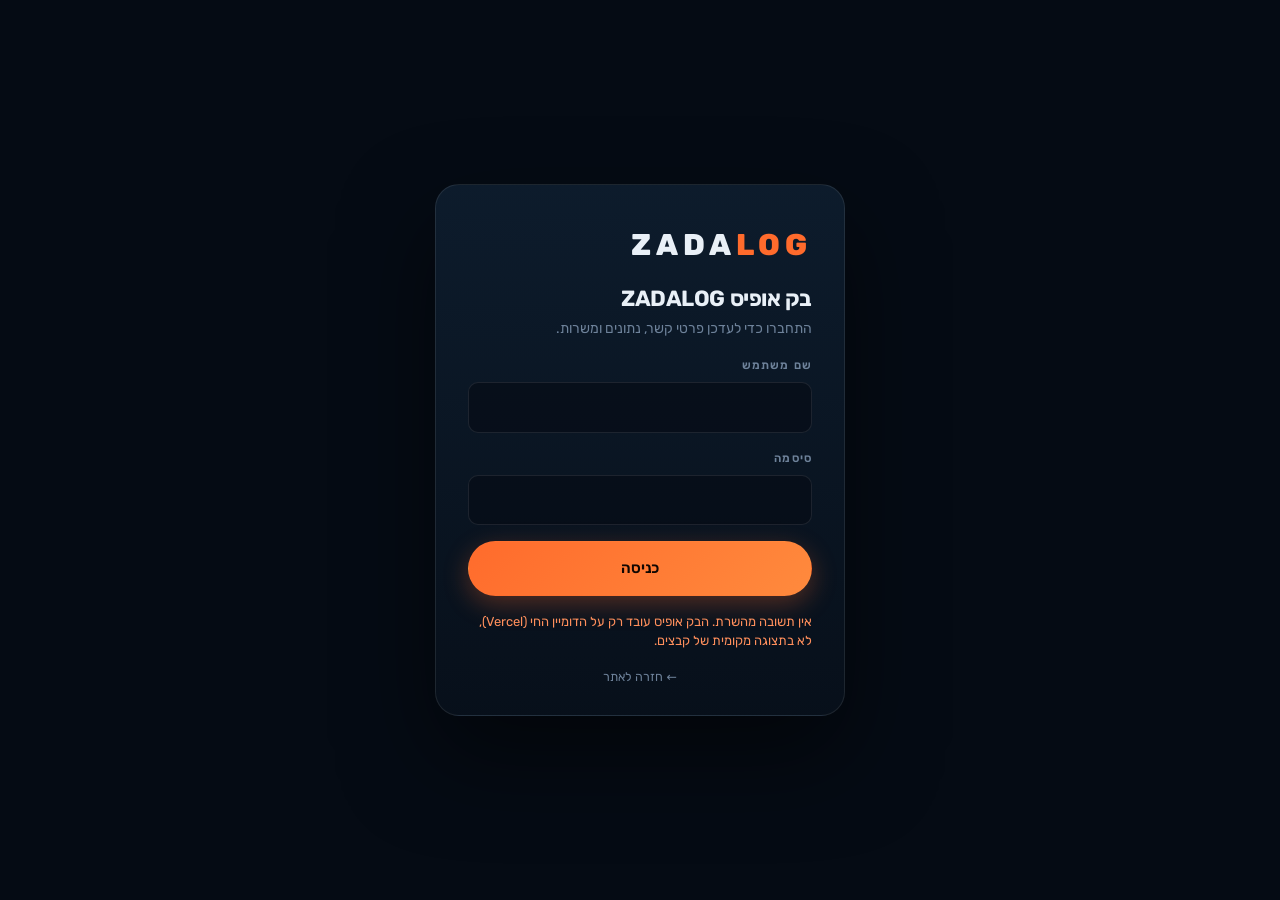
==== commit a2bebc25: "Identity goes type-only: the letters are the logo The icon is gone everywhere. The brand is now the " ====
--- a/admin.html
+++ b/admin.html
@@ -17,11 +17,7 @@
 <!-- ---------- login ---------- -->
 <div class="gate" id="gate">
   <form class="gate__box" id="loginForm" autocomplete="on">
-    <svg class="gate__mark" viewBox="0 0 44 44" aria-hidden="true">
-      <rect x="1" y="1" width="42" height="42" rx="13" fill="#0C1826" stroke="rgba(255,255,255,.14)"/>
-      <path d="M13 14.5H30.5L13.5 29.5H31" fill="none" stroke="#FF6B2C" stroke-width="3.2" stroke-linecap="round" stroke-linejoin="round"/>
-      <circle cx="13" cy="14.5" r="3.1" fill="#21D4C4"/><circle cx="31" cy="29.5" r="3.1" fill="#FF6B2C"/>
-    </svg>
+    <span class="gate__wordmark">ZADA<em>LOG</em></span>
     <h1>בק אופיס ZADALOG</h1>
     <p class="gate__sub">התחברו כדי לעדכן פרטי קשר, נתונים ומשרות.</p>
 
@@ -40,11 +36,7 @@
 <div class="console" id="console" hidden>
   <header class="abar">
     <div class="abar__brand">
-      <svg viewBox="0 0 44 44" width="30" height="30" aria-hidden="true">
-        <rect x="1" y="1" width="42" height="42" rx="13" fill="#0C1826" stroke="rgba(255,255,255,.14)"/>
-        <path d="M13 14.5H30.5L13.5 29.5H31" fill="none" stroke="#FF6B2C" stroke-width="3.2" stroke-linecap="round" stroke-linejoin="round"/>
-        <circle cx="13" cy="14.5" r="3.1" fill="#21D4C4"/><circle cx="31" cy="29.5" r="3.1" fill="#FF6B2C"/>
-      </svg>
+      <span class="abar__wordmark">ZADA<em>LOG</em></span>
       <b>בק אופיס</b>
       <span class="abar__who" id="aWho"></span>
     </div>
--- a/styles/main.css
+++ b/styles/main.css
@@ -55,7 +55,8 @@
   overflow-x:hidden;
 }
 
-h1,h2,h3,h4{ margin:0; font-weight:700; line-height:1.14; letter-spacing:-.02em; }
+h1,h2,h3,h4,figure,blockquote{ margin:0; }
+h1,h2,h3,h4{ font-weight:700; line-height:1.14; letter-spacing:-.02em; }
 p{ margin:0; }
 ul,ol,dl{ margin:0; padding:0; list-style:none; }
 a{ color:inherit; text-decoration:none; }
@@ -139,10 +140,11 @@
 }
 
 .brand{ display:flex; align-items:center; gap:11px; flex-shrink:0; }
-.brand__mark{ width:40px; height:40px; }
 .brand__text{ display:flex; flex-direction:column; line-height:1.05; }
-.brand__name{ font-weight:800; font-size:19px; letter-spacing:.14em; }
-.brand__tag{ font-size:10px; letter-spacing:.14em; color:var(--ink-3); text-transform:uppercase; }
+.brand__name{ font-weight:800; font-size:23px; letter-spacing:.16em; direction:ltr; unicode-bidi:isolate; }
+[dir="rtl"] .brand__name{ text-align:right; }
+.brand__name em{ font-style:normal; color:var(--orange); }
+.brand__tag{ font-size:10px; letter-spacing:.08em; color:var(--ink-3); text-transform:uppercase; white-space:nowrap; margin-block-start:3px; }
 
 .nav__links{ display:flex; gap:26px; margin-inline:auto; }
 .nav__links a{
@@ -161,7 +163,7 @@
 .lang{
   display:flex; align-items:center; gap:8px;
   background:rgba(255,255,255,.05); border:1px solid var(--line);
-  border-radius:99px; padding:5px 12px; cursor:pointer;
+  border-radius:99px; padding:8px 13px; cursor:pointer;
   font-size:12px; font-weight:600; letter-spacing:.06em;
 }
 .lang__opt{ color:var(--ink-3); transition:color .25s; }
@@ -169,7 +171,7 @@
 .lang__sep{ width:1px; height:12px; background:var(--line-2); }
 .lang:hover{ border-color:var(--line-2); }
 
-.burger{ display:none; width:38px; height:38px; background:none; border:1px solid var(--line); border-radius:10px; cursor:pointer; padding:0; }
+.burger{ display:none; width:42px; height:42px; background:none; border:1px solid var(--line); border-radius:10px; cursor:pointer; padding:0; }
 .burger span{ display:block; width:16px; height:1.6px; background:var(--ink); margin:3.4px auto; transition:transform .3s, opacity .3s; }
 .burger[aria-expanded="true"] span:nth-child(1){ transform:translateY(5px) rotate(45deg); }
 .burger[aria-expanded="true"] span:nth-child(2){ opacity:0; }
@@ -190,7 +192,7 @@
   .nav__links a{ display:block; padding:16px 24px; font-size:16px; }
   .nav__links a::after{ display:none; }
 }
-@media (max-width:520px){ .brand__tag{ display:none; } .nav__actions .btn{ display:none; } }
+@media (max-width:520px){ .brand__tag{ font-size:8.5px; letter-spacing:.05em; } .nav__actions .btn{ display:none; } }
 
 /* ==========================================================================
    Buttons
@@ -252,8 +254,8 @@
 
 .hero__inner{
   width:100%; max-width:var(--wrap); margin-inline:auto; padding-inline:24px;
-  display:grid; grid-template-columns:minmax(0,1.35fr) minmax(0,.85fr); gap:56px; align-items:center;
-}
+}
+.hero__copy{ max-width:820px; }
 
 .eyebrow{
   display:inline-flex; align-items:center; gap:10px;
@@ -294,30 +296,8 @@
 }
 .hero__scroll i{ width:1px; height:38px; background:linear-gradient(180deg,var(--ink-3),transparent); }
 
-/* live ticker */
-.ticker{
-  background:linear-gradient(180deg,rgba(17,35,54,.72),rgba(8,17,28,.72));
-  border:1px solid var(--line); border-radius:var(--r-lg);
-  padding:20px; backdrop-filter:blur(14px); -webkit-backdrop-filter:blur(14px);
-  box-shadow:0 24px 60px rgba(0,0,0,.4);
-}
-.ticker__head{ display:flex; align-items:center; gap:9px; font-size:11.5px; letter-spacing:.14em; text-transform:uppercase; color:var(--ink-2); font-weight:600; padding-block-end:14px; border-block-end:1px solid var(--line); }
-.ticker__dot{ width:8px; height:8px; border-radius:50%; background:#3BE07A; box-shadow:0 0 10px #3BE07A; animation:pulse 2s infinite; }
-.ticker__list{ display:flex; flex-direction:column; }
-.ticker__list li{
-  display:grid; grid-template-columns:auto 1fr auto; gap:10px; align-items:center;
-  padding-block:11px; border-block-end:1px solid rgba(255,255,255,.05);
-  font-size:13px; animation:tickIn .5s var(--ease) both;
-}
-@keyframes tickIn{ from{ opacity:0; transform:translateY(-8px); } }
-.ticker__list .t-code{ font-family:var(--f-mono); font-size:11.5px; color:var(--teal-2); }
-.ticker__list .t-txt{ color:var(--ink-2); overflow:hidden; text-overflow:ellipsis; white-space:nowrap; }
-.ticker__list .t-time{ font-family:var(--f-mono); font-size:10.5px; color:var(--ink-3); }
-.ticker__foot{ padding-block-start:12px; font-size:10.5px; color:var(--ink-3); letter-spacing:.05em; }
-
 @media (max-width:1020px){
   .hero__inner{ grid-template-columns:minmax(0,1fr); gap:38px; }
-  .ticker{ max-width:520px; }
 }
 @media (max-width:620px){
   .hero__stats{ grid-template-columns:repeat(2,1fr); gap:18px 14px; }
@@ -525,7 +505,7 @@
   min-width:0;
   background:rgba(5,11,20,.6); border:1px solid var(--line);
   border-radius:var(--r-sm); padding:11px 14px;
-  font-size:15px; font-family:var(--f-mono); transition:border-color .25s, background .25s;
+  font-size:16px; font-family:var(--f-mono); transition:border-color .25s, background .25s;
   width:100%;
 }
 textarea{ font-family:var(--f-sans); resize:vertical; }
@@ -720,6 +700,11 @@
 .quotes__nav{ display:flex; gap:7px; margin-block-start:18px; }
 .quotes__nav button{ width:26px; height:3px; border:none; border-radius:99px; background:rgba(255,255,255,.14); cursor:pointer; padding:0; transition:background .3s, width .3s var(--ease); }
 .quotes__nav button.is-on{ background:var(--orange); width:40px; }
+@media (max-width:960px){
+  .quotes__viewport{ min-height:0; }
+  .quote{ position:static; display:none; opacity:1; transform:none; pointer-events:auto; }
+  .quote.is-on{ display:flex; animation:fadeUp .45s var(--ease) both; }
+}
 
 /* ==========================================================================
    Contact
@@ -796,8 +781,6 @@
 .result__id,
 .steps span,
 .net__table td.mono,
-.ticker__list .t-code,
-.ticker__list .t-time,
 .kpi__v,
 .bar em,
 .cont__label{
@@ -843,6 +826,14 @@
 .job__req{ display:flex; flex-direction:column; gap:8px; margin-block:18px 22px; }
 .job__req li{ font-size:13.5px; color:var(--ink-3); display:flex; align-items:flex-start; gap:10px; }
 .job__req li::before{ content:''; width:4px; height:4px; border-radius:50%; background:var(--teal); flex-shrink:0; margin-block-start:8px; }
+.job__tag--hot{
+  color:#0F2B12; background:#3BE07A; border-color:#3BE07A; font-weight:700;
+  animation:hotPulse 2.6s infinite;
+}
+@keyframes hotPulse{ 0%,100%{ box-shadow:0 0 0 0 rgba(59,224,122,.45); } 50%{ box-shadow:0 0 0 6px rgba(59,224,122,0); } }
+@media (prefers-reduced-motion:reduce){ .job__tag--hot{ animation:none; } }
+.job__wa{ background:linear-gradient(135deg,#2BC65A,#25D366); color:#06280F; box-shadow:0 8px 26px rgba(37,211,102,.3); }
+.job__wa:hover{ box-shadow:0 14px 34px rgba(37,211,102,.42); }
 .jobs__empty{ color:var(--ink-3); font-size:15px; padding:28px 4px; }
 .jobs__cta{
   display:flex; align-items:center; justify-content:space-between; gap:24px; flex-wrap:wrap;
--- a/styles/admin.css
+++ b/styles/admin.css
@@ -11,7 +11,9 @@
   display:flex; flex-direction:column; gap:16px;
   box-shadow:0 40px 90px rgba(0,0,0,.5);
 }
-.gate__mark{ width:48px; height:48px; }
+.gate__wordmark{ font-weight:800; font-size:30px; letter-spacing:.16em; direction:ltr; unicode-bidi:isolate; text-align:right; }
+.gate__wordmark em, .abar__wordmark em{ font-style:normal; color:var(--orange); }
+.abar__wordmark{ font-weight:800; font-size:19px; letter-spacing:.14em; direction:ltr; unicode-bidi:isolate; }
 .gate__box h1{ font-size:22px; font-weight:700; }
 .gate__sub{ font-size:14px; color:var(--ink-3); margin-block-start:-10px; }
 .gate__msg{ font-size:13px; min-height:19px; color:var(--orange-2); line-height:1.5; }
